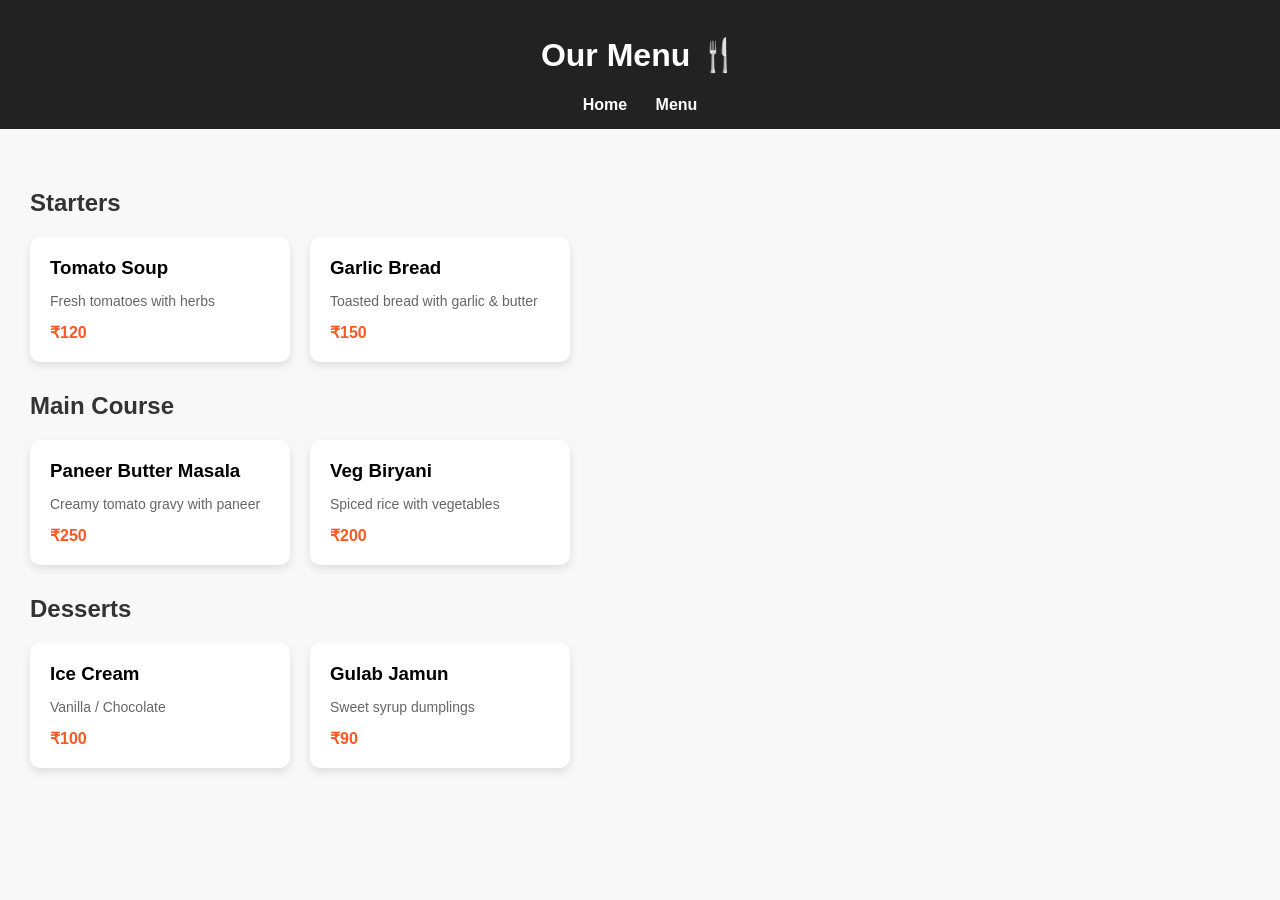
==== menu.html @ e70f782a "Sucessfully added the All  files of Restuarant web" ====
<!DOCTYPE html>
<html>
<head>
    <title>Menu</title>
    <link rel="stylesheet" href="styles.css">
</head>
<body>
    <header>
        <h1>Our Menu 🍴</h1>
        <nav>
            <a href="/">Home</a>
            <a href="/menu">Menu</a>
        </nav>
    </header>

    <div class="menu-container">

        <h2>Starters</h2>
        <div class="menu-grid">
            <div class="card">
                <h3>Tomato Soup</h3>
                <p>Fresh tomatoes with herbs</p>
                <span>₹120</span>
            </div>

            <div class="card">
                <h3>Garlic Bread</h3>
                <p>Toasted bread with garlic & butter</p>
                <span>₹150</span>
            </div>
        </div>

        <h2>Main Course</h2>
        <div class="menu-grid">
            <div class="card">
                <h3>Paneer Butter Masala</h3>
                <p>Creamy tomato gravy with paneer</p>
                <span>₹250</span>
            </div>

            <div class="card">
                <h3>Veg Biryani</h3>
                <p>Spiced rice with vegetables</p>
                <span>₹200</span>
            </div>
        </div>

        <h2>Desserts</h2>
        <div class="menu-grid">
            <div class="card">
                <h3>Ice Cream</h3>
                <p>Vanilla / Chocolate</p>
                <span>₹100</span>
            </div>

            <div class="card">
                <h3>Gulab Jamun</h3>
                <p>Sweet syrup dumplings</p>
                <span>₹90</span>
            </div>
        </div>

    </div>
</body>
</html>
---- styles.css ----
body {
    font-family: 'Segoe UI', sans-serif;
    margin: 0;
    background-color: #f8f8f8;
}

/* Header */
header {
    background-color: #222;
    color: white;
    padding: 15px;
    text-align: center;
}

nav a {
    color: #fff;
    margin: 0 12px;
    text-decoration: none;
    font-weight: bold;
}

nav a:hover {
    color: #ff9800;
}

/* Container */
.menu-container {
    padding: 30px;
}

/* Section titles */
h2 {
    margin-top: 30px;
    color: #333;
}

/* Grid layout */
.menu-grid {
    display: flex;
    gap: 20px;
    flex-wrap: wrap;
}

/* Card design */
.card {
    background: white;
    padding: 20px;
    width: 220px;
    border-radius: 10px;
    box-shadow: 0 4px 8px rgba(0,0,0,0.1);
    transition: transform 0.2s, box-shadow 0.2s;
}

/* Hover effect */
.card:hover {
    transform: translateY(-5px);
    box-shadow: 0 6px 15px rgba(0,0,0,0.2);
}

.card h3 {
    margin: 0;
}

.card p {
    font-size: 14px;
    color: #666;
}

/* Price */
.card span {
    display: block;
    margin-top: 10px;
    font-weight: bold;
    color: #ff5722;
}
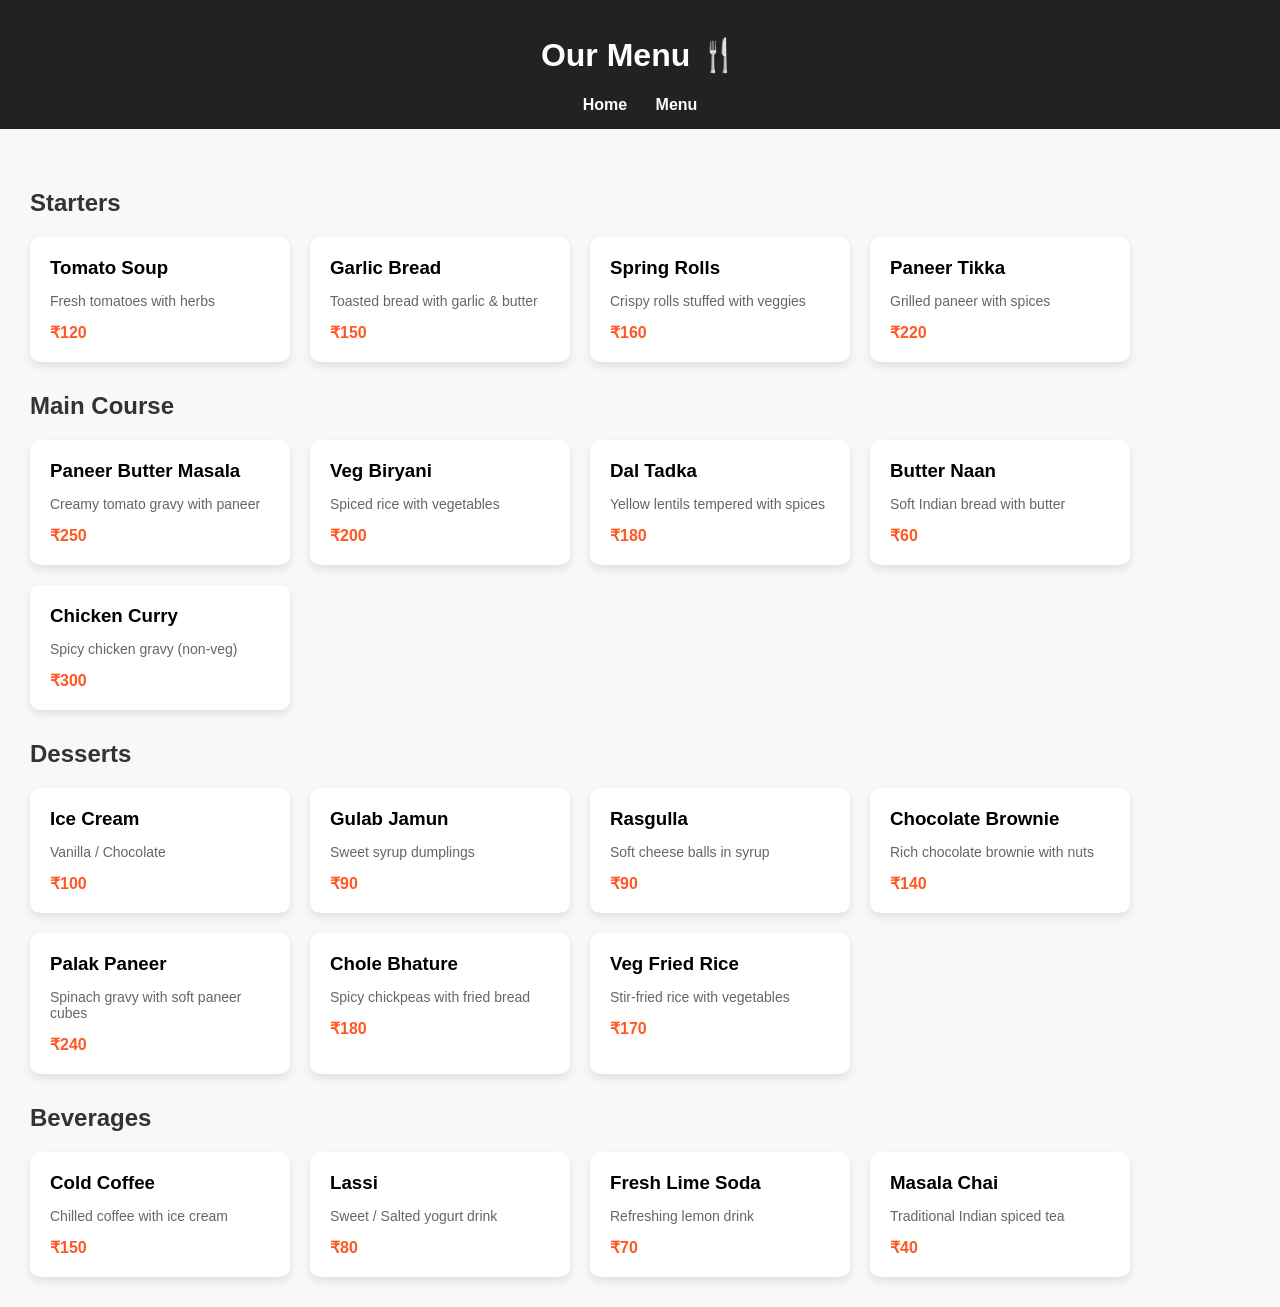
==== commit 9ca83cd6: "updated file" ====
--- a/menu.html
+++ b/menu.html
@@ -15,6 +15,7 @@
 
     <div class="menu-container">
 
+        <!-- Starters -->
         <h2>Starters</h2>
         <div class="menu-grid">
             <div class="card">
@@ -28,8 +29,21 @@
                 <p>Toasted bread with garlic & butter</p>
                 <span>₹150</span>
             </div>
+
+            <div class="card">
+                <h3>Spring Rolls</h3>
+                <p>Crispy rolls stuffed with veggies</p>
+                <span>₹160</span>
+            </div>
+
+            <div class="card">
+                <h3>Paneer Tikka</h3>
+                <p>Grilled paneer with spices</p>
+                <span>₹220</span>
+            </div>
         </div>
 
+        <!-- Main Course -->
         <h2>Main Course</h2>
         <div class="menu-grid">
             <div class="card">
@@ -43,8 +57,27 @@
                 <p>Spiced rice with vegetables</p>
                 <span>₹200</span>
             </div>
+
+            <div class="card">
+                <h3>Dal Tadka</h3>
+                <p>Yellow lentils tempered with spices</p>
+                <span>₹180</span>
+            </div>
+
+            <div class="card">
+                <h3>Butter Naan</h3>
+                <p>Soft Indian bread with butter</p>
+                <span>₹60</span>
+            </div>
+
+            <div class="card">
+                <h3>Chicken Curry</h3>
+                <p>Spicy chicken gravy (non-veg)</p>
+                <span>₹300</span>
+            </div>
         </div>
 
+        <!-- Desserts -->
         <h2>Desserts</h2>
         <div class="menu-grid">
             <div class="card">
@@ -58,6 +91,64 @@
                 <p>Sweet syrup dumplings</p>
                 <span>₹90</span>
             </div>
+
+            <div class="card">
+                <h3>Rasgulla</h3>
+                <p>Soft cheese balls in syrup</p>
+                <span>₹90</span>
+            </div>
+
+            <div class="card">
+                <h3>Chocolate Brownie</h3>
+                <p>Rich chocolate brownie with nuts</p>
+                <span>₹140</span>
+            </div>
+
+            <div class="card">
+                <h3>Palak Paneer</h3>
+                <p>Spinach gravy with soft paneer cubes</p>
+                <span>₹240</span>
+            </div>
+
+            <div class="card">
+                <h3>Chole Bhature</h3>
+                <p>Spicy chickpeas with fried bread</p>
+                <span>₹180</span>
+            </div>
+
+            <div class="card">
+                <h3>Veg Fried Rice</h3>
+                <p>Stir-fried rice with vegetables</p>
+                <span>₹170</span>
+            </div>
+        </div>
+
+        <!-- Beverages -->
+        <h2>Beverages</h2>
+        <div class="menu-grid">
+            <div class="card">
+                <h3>Cold Coffee</h3>
+                <p>Chilled coffee with ice cream</p>
+                <span>₹150</span>
+            </div>
+
+            <div class="card">
+                <h3>Lassi</h3>
+                <p>Sweet / Salted yogurt drink</p>
+                <span>₹80</span>
+            </div>
+
+            <div class="card">
+                <h3>Fresh Lime Soda</h3>
+                <p>Refreshing lemon drink</p>
+                <span>₹70</span>
+            </div>
+
+            <div class="card">
+                <h3>Masala Chai</h3>
+                <p>Traditional Indian spiced tea</p>
+                <span>₹40</span>
+            </div>
         </div>
 
     </div>
